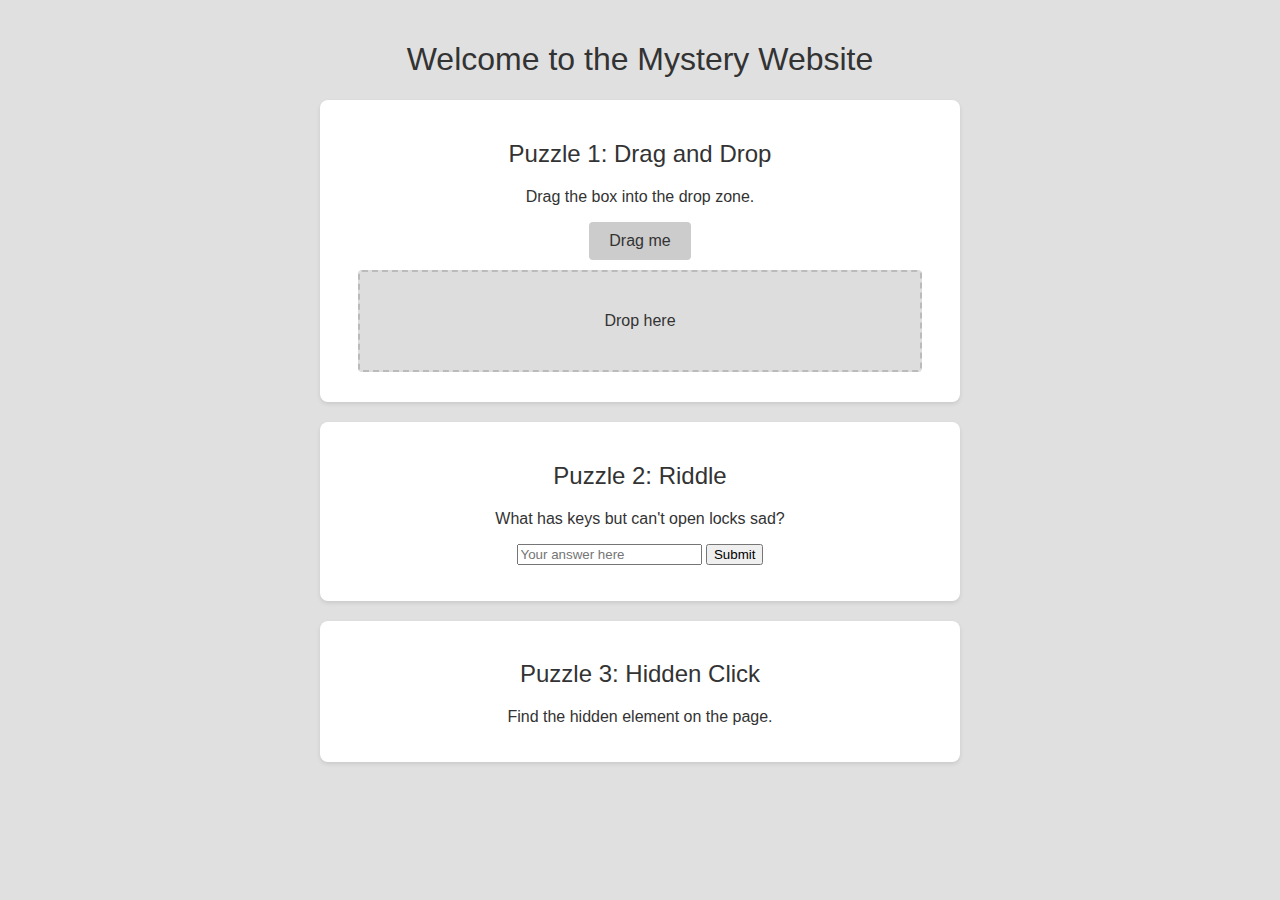
==== index.html @ 9e0e3959 "xd" ====
<!DOCTYPE html>
<html lang="en">
  <head>
    <meta charset="UTF-8" />
    <meta name="viewport" content="width=device-width, initial-scale=1" />
    <title>Mystery Puzzles</title>
    <style>
      /* Greyish, modern theme */
      body {
        background: #e0e0e0;
        color: #333;
        font-family: "Segoe UI", Tahoma, Geneva, Verdana, sans-serif;
        margin: 0;
        padding: 20px;
        text-align: center;
      }
      h1,
      h2 {
        font-weight: 300;
      }
      section {
        background: #fff;
        margin: 20px auto;
        padding: 20px;
        max-width: 600px;
        box-shadow: 0 2px 4px rgba(0, 0, 0, 0.1);
        border-radius: 8px;
      }
      /* Puzzle 1 (Drag & Drop) */
      #draggable {
        background: #ccc;
        padding: 10px 20px;
        width: fit-content;
        margin: 10px auto;
        cursor: move;
        border-radius: 4px;
      }
      #dropzone {
        background: #ddd;
        padding: 40px;
        margin: 10px auto;
        width: 80%;
        border: 2px dashed #bbb;
        border-radius: 4px;
      }
      /* Puzzle 3 (Hidden Element) */
      #hiddenButton {
        opacity: 0;
        position: absolute;
        left: 80%;
        top: 50%;
        transition: opacity 0.3s;
      }
    </style>
  </head>
  <body>
    <h1>Welcome to the Mystery Website</h1>

    <section id="puzzle1">
      <h2>Puzzle 1: Drag and Drop</h2>
      <p>Drag the box into the drop zone.</p>
      <div id="draggable" draggable="true">Drag me</div>
      <div id="dropzone">Drop here</div>
    </section>

    <section id="puzzle2">
      <h2>Puzzle 2: Riddle</h2>
      <p>What has keys but can't open locks sad?</p>
      <input type="text" id="riddleAnswer" placeholder="Your answer here" />
      <button onclick="checkRiddle()">Submit</button>
      <p id="riddleResult"></p>
    </section>

    <section id="puzzle3">
      <h2>Puzzle 3: Hidden Click</h2>
      <p>Find the hidden element on the page.</p>
      <button id="hiddenButton" onclick="solveHidden()">?</button>
    </section>

    <script>
      let puzzle1Solved = false;
      let puzzle2Solved = false;
      let puzzle3Solved = false;

      // Puzzle 1: Drag & Drop
      const draggable = document.getElementById("draggable");
      const dropzone = document.getElementById("dropzone");

      draggable.addEventListener("dragstart", (event) => {
        event.dataTransfer.setData("text/plain", event.target.id);
      });

      dropzone.addEventListener("dragover", (event) => {
        event.preventDefault();
      });

      dropzone.addEventListener("drop", (event) => {
        event.preventDefault();
        const data = event.dataTransfer.getData("text/plain");
        if (data === "draggable") {
          puzzle1Solved = true;
          draggable.style.display = "none";
          dropzone.innerHTML = "<strong>Puzzle 1 solved!</strong>";
          checkAllPuzzles();
        }
      });

      // Puzzle 2: Riddle
      function checkRiddle() {
        const answer = document
          .getElementById("riddleAnswer")
          .value.trim()
          .toLowerCase();
        // The expected answer is "piano"
        if (answer === "piano") {
          puzzle2Solved = true;
          document.getElementById("riddleResult").innerText = "Correct!";
          checkAllPuzzles();
        } else {
          document.getElementById("riddleResult").innerText = "Try again.";
        }
      }

      // Puzzle 3: Hidden Click
      // Reveal the hidden button when the user clicks anywhere in the puzzle3 section
      const puzzle3Section = document.getElementById("puzzle3");
      puzzle3Section.addEventListener("click", (event) => {
        // Only reveal if not yet solved and if the target isn't already the button
        if (!puzzle3Solved && event.target.id !== "hiddenButton") {
          document.getElementById("hiddenButton").style.opacity = 1;
        }
      });

      function solveHidden() {
        puzzle3Solved = true;
        document.getElementById("hiddenButton").innerText = "Found!";
        checkAllPuzzles();
      }

      // Check if all puzzles are solved, then redirect to success page
      function checkAllPuzzles() {
        if (puzzle1Solved && puzzle2Solved && puzzle3Solved) {
          // Redirect to success page (create success.html with "SSSS" content)
          window.location.href = "success.html";
        }
      }
    </script>
  </body>
</html>
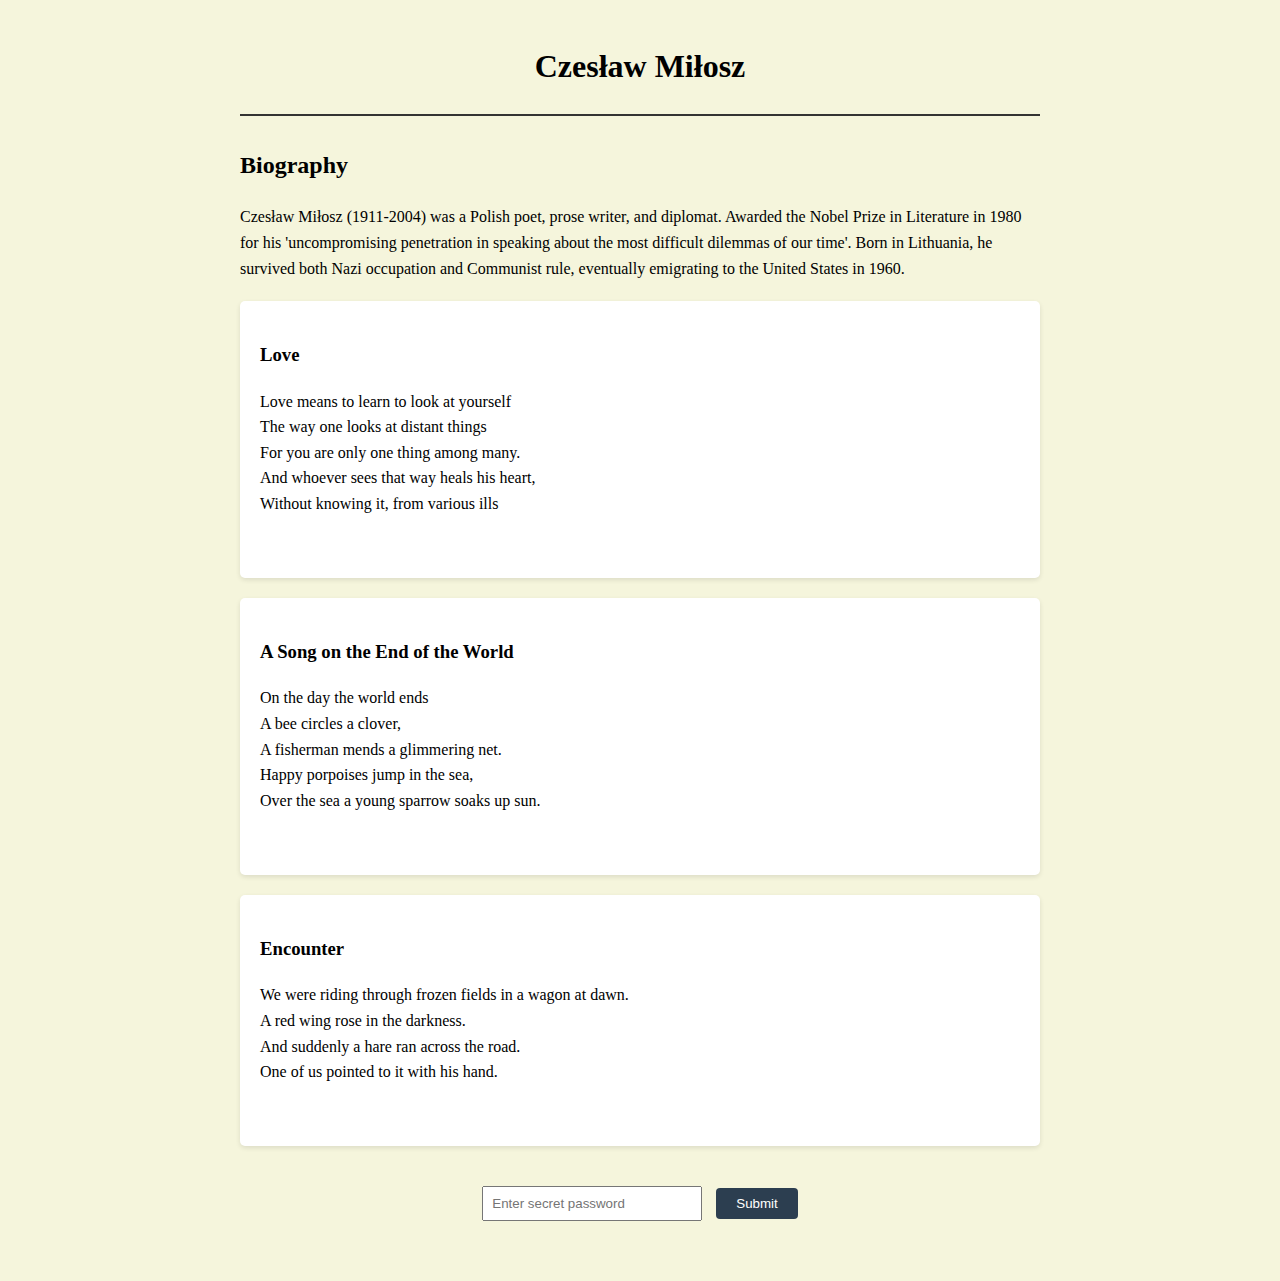
==== commit a8e9dd9e: "xd" ====
--- a/index.html
+++ b/index.html
@@ -2,146 +2,79 @@
 <html lang="en">
   <head>
     <meta charset="UTF-8" />
-    <meta name="viewport" content="width=device-width, initial-scale=1" />
-    <title>Mystery Puzzles</title>
-    <style>
-      /* Greyish, modern theme */
-      body {
-        background: #e0e0e0;
-        color: #333;
-        font-family: "Segoe UI", Tahoma, Geneva, Verdana, sans-serif;
-        margin: 0;
-        padding: 20px;
-        text-align: center;
-      }
-      h1,
-      h2 {
-        font-weight: 300;
-      }
-      section {
-        background: #fff;
-        margin: 20px auto;
-        padding: 20px;
-        max-width: 600px;
-        box-shadow: 0 2px 4px rgba(0, 0, 0, 0.1);
-        border-radius: 8px;
-      }
-      /* Puzzle 1 (Drag & Drop) */
-      #draggable {
-        background: #ccc;
-        padding: 10px 20px;
-        width: fit-content;
-        margin: 10px auto;
-        cursor: move;
-        border-radius: 4px;
-      }
-      #dropzone {
-        background: #ddd;
-        padding: 40px;
-        margin: 10px auto;
-        width: 80%;
-        border: 2px dashed #bbb;
-        border-radius: 4px;
-      }
-      /* Puzzle 3 (Hidden Element) */
-      #hiddenButton {
-        opacity: 0;
-        position: absolute;
-        left: 80%;
-        top: 50%;
-        transition: opacity 0.3s;
-      }
-    </style>
+    <title>Czesław Miłosz - Nobel Prize Poet</title>
+    <link rel="stylesheet" href="styles.css" />
   </head>
   <body>
-    <h1>Welcome to the Mystery Website</h1>
+    <header>
+      <h1>Czesław Miłosz</h1>
+    </header>
 
-    <section id="puzzle1">
-      <h2>Puzzle 1: Drag and Drop</h2>
-      <p>Drag the box into the drop zone.</p>
-      <div id="draggable" draggable="true">Drag me</div>
-      <div id="dropzone">Drop here</div>
+    <section id="bio">
+      <h2>Biography</h2>
+      <p>
+        Czesław Miłosz (1911-2004) was a Polish poet, prose writer, and
+        diplomat. Awarded the Nobel Prize in Literature in 1980 for his
+        'uncompromising penetration in speaking about the most difficult
+        dilemmas of our time'. Born in Lithuania, he survived both Nazi
+        occupation and Communist rule, eventually emigrating to the United
+        States in 1960.
+      </p>
     </section>
 
-    <section id="puzzle2">
-      <h2>Puzzle 2: Riddle</h2>
-      <p>What has keys but can't open locks sad?</p>
-      <input type="text" id="riddleAnswer" placeholder="Your answer here" />
-      <button onclick="checkRiddle()">Submit</button>
-      <p id="riddleResult"></p>
+    <section id="poems">
+      <article class="poem">
+        <h3>Love</h3>
+        <pre>
+Love means to learn to look at yourself
+The way one looks at distant things
+For you are only one thing among many.
+And whoever sees that way heals his heart,
+Without knowing it, from various ills            
+            </pre
+        >
+      </article>
+
+      <article class="poem">
+        <h3>A Song on the End of the World</h3>
+        <pre>
+On the day the world ends
+A bee circles a clover,
+A fisherman mends a glimmering net.
+Happy porpoises jump in the sea,
+Over the sea a young sparrow soaks up sun.            
+            </pre
+        >
+      </article>
+
+      <article class="poem">
+        <h3>Encounter</h3>
+        <pre>
+We were riding through frozen fields in a wagon at dawn.
+A red wing rose in the darkness.
+And suddenly a hare ran across the road.
+One of us pointed to it with his hand.            
+            </pre
+        >
+      </article>
     </section>
 
-    <section id="puzzle3">
-      <h2>Puzzle 3: Hidden Click</h2>
-      <p>Find the hidden element on the page.</p>
-      <button id="hiddenButton" onclick="solveHidden()">?</button>
+    <section id="password-section">
+      <input
+        type="password"
+        id="password"
+        placeholder="Enter secret password"
+      />
+      <button onclick="checkPassword()">Submit</button>
     </section>
 
     <script>
-      let puzzle1Solved = false;
-      let puzzle2Solved = false;
-      let puzzle3Solved = false;
-
-      // Puzzle 1: Drag & Drop
-      const draggable = document.getElementById("draggable");
-      const dropzone = document.getElementById("dropzone");
-
-      draggable.addEventListener("dragstart", (event) => {
-        event.dataTransfer.setData("text/plain", event.target.id);
-      });
-
-      dropzone.addEventListener("dragover", (event) => {
-        event.preventDefault();
-      });
-
-      dropzone.addEventListener("drop", (event) => {
-        event.preventDefault();
-        const data = event.dataTransfer.getData("text/plain");
-        if (data === "draggable") {
-          puzzle1Solved = true;
-          draggable.style.display = "none";
-          dropzone.innerHTML = "<strong>Puzzle 1 solved!</strong>";
-          checkAllPuzzles();
-        }
-      });
-
-      // Puzzle 2: Riddle
-      function checkRiddle() {
-        const answer = document
-          .getElementById("riddleAnswer")
-          .value.trim()
-          .toLowerCase();
-        // The expected answer is "piano"
-        if (answer === "piano") {
-          puzzle2Solved = true;
-          document.getElementById("riddleResult").innerText = "Correct!";
-          checkAllPuzzles();
+      function checkPassword() {
+        const password = document.getElementById("password").value;
+        if (password === "poetry123") {
+          window.location.href = "success.html";
         } else {
-          document.getElementById("riddleResult").innerText = "Try again.";
-        }
-      }
-
-      // Puzzle 3: Hidden Click
-      // Reveal the hidden button when the user clicks anywhere in the puzzle3 section
-      const puzzle3Section = document.getElementById("puzzle3");
-      puzzle3Section.addEventListener("click", (event) => {
-        // Only reveal if not yet solved and if the target isn't already the button
-        if (!puzzle3Solved && event.target.id !== "hiddenButton") {
-          document.getElementById("hiddenButton").style.opacity = 1;
-        }
-      });
-
-      function solveHidden() {
-        puzzle3Solved = true;
-        document.getElementById("hiddenButton").innerText = "Found!";
-        checkAllPuzzles();
-      }
-
-      // Check if all puzzles are solved, then redirect to success page
-      function checkAllPuzzles() {
-        if (puzzle1Solved && puzzle2Solved && puzzle3Solved) {
-          // Redirect to success page (create success.html with "SSSS" content)
-          window.location.href = "success.html";
+          alert("Incorrect password!");
         }
       }
     </script>
--- a/styles.css
+++ b/styles.css
@@ -0,0 +1,55 @@
+body {
+  font-family: "Georgia", serif;
+  max-width: 800px;
+  margin: 0 auto;
+  padding: 20px;
+  background-color: #f5f5dc;
+  line-height: 1.6;
+}
+
+header {
+  text-align: center;
+  border-bottom: 2px solid #333;
+  margin-bottom: 30px;
+}
+
+.poem {
+  background-color: white;
+  padding: 20px;
+  margin: 20px 0;
+  border-radius: 5px;
+  box-shadow: 0 2px 5px rgba(0, 0, 0, 0.1);
+}
+
+pre {
+  white-space: pre-wrap;
+  font-family: "Georgia", serif;
+}
+
+#password-section {
+  text-align: center;
+  margin: 40px 0;
+}
+
+input[type="password"] {
+  padding: 8px;
+  margin-right: 10px;
+  width: 200px;
+}
+
+button {
+  padding: 8px 20px;
+  background-color: #2c3e50;
+  color: white;
+  border: none;
+  border-radius: 4px;
+  cursor: pointer;
+}
+
+#success-message {
+  text-align: center;
+  margin-top: 100px;
+  padding: 40px;
+  background-color: white;
+  border-radius: 5px;
+}
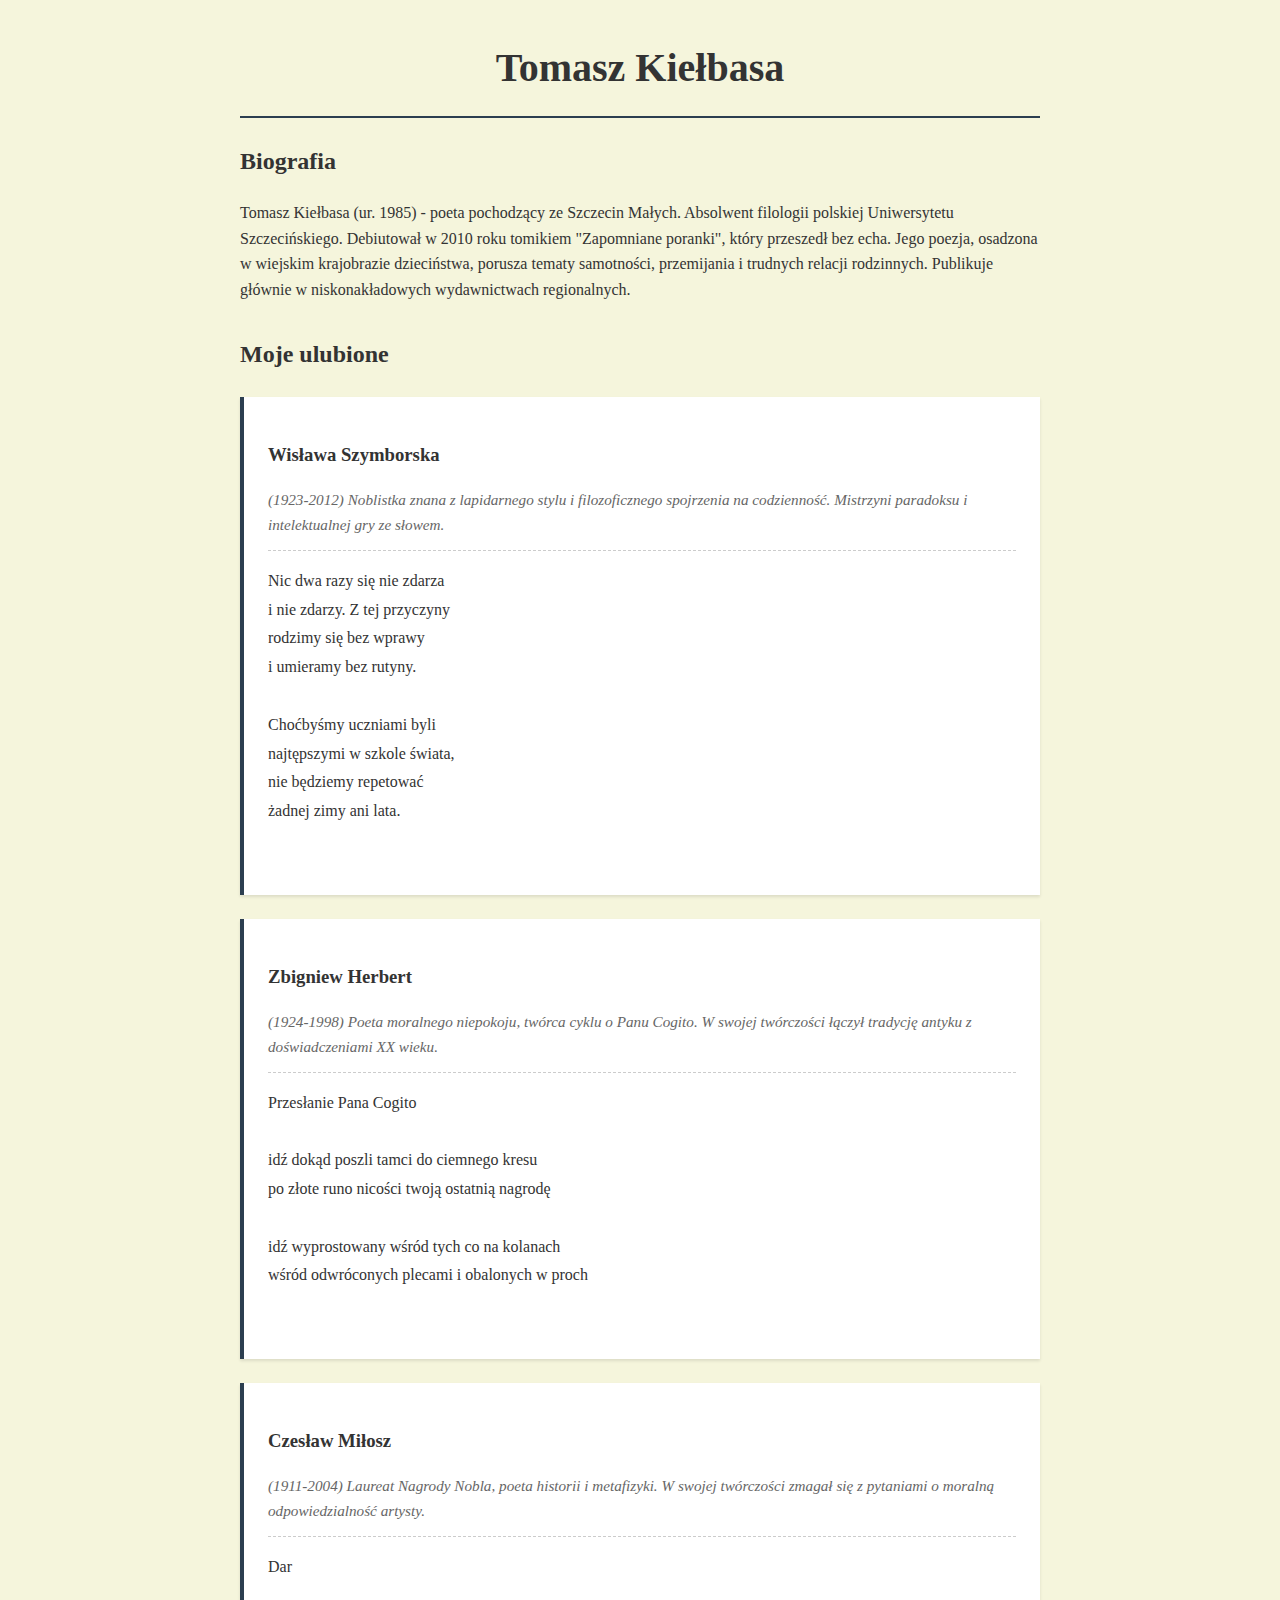
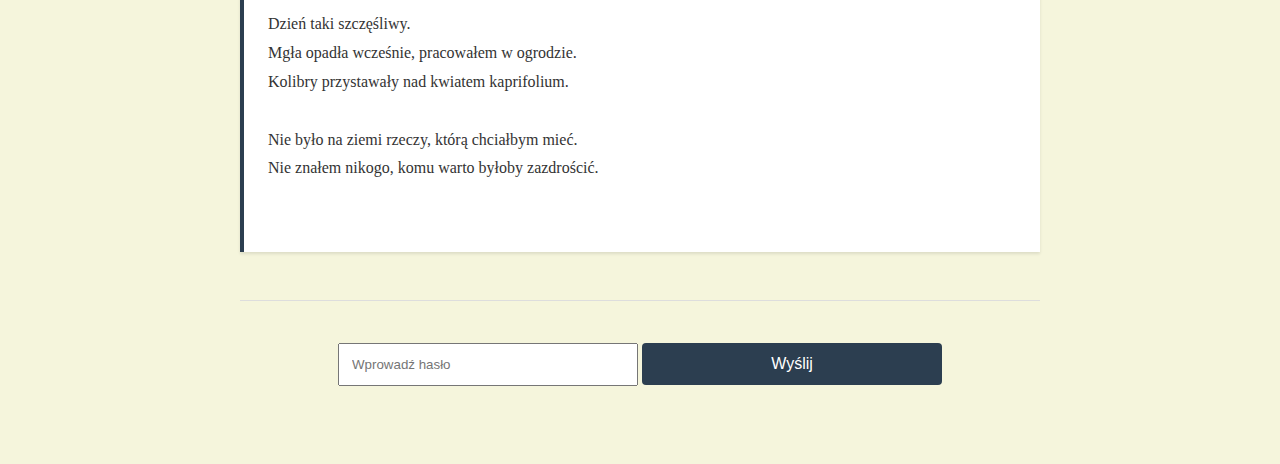
==== commit 6b9e31f6: "mobile responsive" ====
--- a/index.html
+++ b/index.html
@@ -1,71 +1,100 @@
 <!DOCTYPE html>
-<html lang="en">
+<html lang="pl">
   <head>
     <meta charset="UTF-8" />
-    <title>Czesław Miłosz - Nobel Prize Poet</title>
+    <title>Tomasz Kiełbasa - Poezja</title>
     <link rel="stylesheet" href="styles.css" />
+    <meta name="viewport" content="width=device-width, initial-scale=1.0" />
   </head>
   <body>
     <header>
-      <h1>Czesław Miłosz</h1>
+      <h1>Tomasz Kiełbasa</h1>
     </header>
 
     <section id="bio">
-      <h2>Biography</h2>
+      <h2>Biografia</h2>
       <p>
-        Czesław Miłosz (1911-2004) was a Polish poet, prose writer, and
-        diplomat. Awarded the Nobel Prize in Literature in 1980 for his
-        'uncompromising penetration in speaking about the most difficult
-        dilemmas of our time'. Born in Lithuania, he survived both Nazi
-        occupation and Communist rule, eventually emigrating to the United
-        States in 1960.
+        Tomasz Kiełbasa (ur. 1985) - poeta pochodzący ze Szczecin Małych.
+        Absolwent filologii polskiej Uniwersytetu Szczecińskiego. Debiutował w
+        2010 roku tomikiem "Zapomniane poranki", który przeszedł bez echa. Jego
+        poezja, osadzona w wiejskim krajobrazie dzieciństwa, porusza tematy
+        samotności, przemijania i trudnych relacji rodzinnych. Publikuje głównie
+        w niskonakładowych wydawnictwach regionalnych.
       </p>
     </section>
 
-    <section id="poems">
-      <article class="poem">
-        <h3>Love</h3>
-        <pre>
-Love means to learn to look at yourself
-The way one looks at distant things
-For you are only one thing among many.
-And whoever sees that way heals his heart,
-Without knowing it, from various ills            
-            </pre
-        >
+    <section id="ulubione">
+      <h2>Moje ulubione</h2>
+
+      <article class="poet">
+        <h3>Wisława Szymborska</h3>
+        <p class="bio">
+          (1923-2012) Noblistka znana z lapidarnego stylu i filozoficznego
+          spojrzenia na codzienność. Mistrzyni paradoksu i intelektualnej gry ze
+          słowem.
+        </p>
+        <div class="poem">
+          <pre>
+Nic dwa razy się nie zdarza
+i nie zdarzy. Z tej przyczyny
+rodzimy się bez wprawy
+i umieramy bez rutyny.
+
+Choćbyśmy uczniami byli
+najtępszymi w szkole świata,
+nie będziemy repetować
+żadnej zimy ani lata.
+                </pre
+          >
+        </div>
       </article>
 
-      <article class="poem">
-        <h3>A Song on the End of the World</h3>
-        <pre>
-On the day the world ends
-A bee circles a clover,
-A fisherman mends a glimmering net.
-Happy porpoises jump in the sea,
-Over the sea a young sparrow soaks up sun.            
-            </pre
-        >
+      <article class="poet">
+        <h3>Zbigniew Herbert</h3>
+        <p class="bio">
+          (1924-1998) Poeta moralnego niepokoju, twórca cyklu o Panu Cogito. W
+          swojej twórczości łączył tradycję antyku z doświadczeniami XX wieku.
+        </p>
+        <div class="poem">
+          <pre>
+Przesłanie Pana Cogito
+
+idź dokąd poszli tamci do ciemnego kresu
+po złote runo nicości twoją ostatnią nagrodę
+
+idź wyprostowany wśród tych co na kolanach
+wśród odwróconych plecami i obalonych w proch
+                </pre
+          >
+        </div>
       </article>
 
-      <article class="poem">
-        <h3>Encounter</h3>
-        <pre>
-We were riding through frozen fields in a wagon at dawn.
-A red wing rose in the darkness.
-And suddenly a hare ran across the road.
-One of us pointed to it with his hand.            
-            </pre
-        >
+      <article class="poet">
+        <h3>Czesław Miłosz</h3>
+        <p class="bio">
+          (1911-2004) Laureat Nagrody Nobla, poeta historii i metafizyki. W
+          swojej twórczości zmagał się z pytaniami o moralną odpowiedzialność
+          artysty.
+        </p>
+        <div class="poem">
+          <pre>
+Dar
+
+Dzień taki szczęśliwy.
+Mgła opadła wcześnie, pracowałem w ogrodzie.
+Kolibry przystawały nad kwiatem kaprifolium.
+
+Nie było na ziemi rzeczy, którą chciałbym mieć.
+Nie znałem nikogo, komu warto byłoby zazdrościć.
+                </pre
+          >
+        </div>
       </article>
     </section>
 
     <section id="password-section">
-      <input
-        type="password"
-        id="password"
-        placeholder="Enter secret password"
-      />
-      <button onclick="checkPassword()">Submit</button>
+      <input type="password" id="password" placeholder="Wprowadź hasło" />
+      <button onclick="checkPassword()">Wyślij</button>
     </section>
 
     <script>
@@ -74,7 +103,7 @@
         if (password === "poetry123") {
           window.location.href = "success.html";
         } else {
-          alert("Incorrect password!");
+          alert("Nieprawidłowe hasło!");
         }
       }
     </script>
--- a/styles.css
+++ b/styles.css
@@ -1,3 +1,4 @@
+/* styles.css */
 body {
   font-family: "Georgia", serif;
   max-width: 800px;
@@ -5,51 +6,138 @@
   padding: 20px;
   background-color: #f5f5dc;
   line-height: 1.6;
+  color: #333;
+  min-height: 100vh;
 }
 
 header {
   text-align: center;
-  border-bottom: 2px solid #333;
-  margin-bottom: 30px;
+  border-bottom: 2px solid #2c3e50;
+  margin-bottom: 1.5rem;
+  padding: 1rem 0;
 }
 
-.poem {
-  background-color: white;
-  padding: 20px;
-  margin: 20px 0;
-  border-radius: 5px;
-  box-shadow: 0 2px 5px rgba(0, 0, 0, 0.1);
+header h1 {
+  font-size: 2.5rem;
+  margin: 0;
 }
 
-pre {
+#bio {
+  margin-bottom: 2rem;
+}
+
+#ulubione .poet {
+  background-color: white;
+  padding: 1.5rem;
+  margin: 1.5rem 0;
+  border-left: 4px solid #2c3e50;
+  box-shadow: 0 2px 3px rgba(0, 0, 0, 0.1);
+}
+
+.bio {
+  font-style: italic;
+  color: #666;
+  border-bottom: 1px dashed #ccc;
+  padding-bottom: 0.8rem;
+  font-size: 0.95rem;
+}
+
+.poem pre {
   white-space: pre-wrap;
   font-family: "Georgia", serif;
+  line-height: 1.8;
+  margin-top: 1rem;
+  overflow-x: auto;
 }
 
 #password-section {
   text-align: center;
-  margin: 40px 0;
+  margin: 3rem 0;
+  padding-top: 2rem;
+  border-top: 1px solid #ddd;
 }
 
 input[type="password"] {
-  padding: 8px;
-  margin-right: 10px;
-  width: 200px;
+  padding: 12px;
+  margin: 10px 0;
+  width: 100%;
+  max-width: 300px;
+  box-sizing: border-box;
 }
 
 button {
-  padding: 8px 20px;
+  padding: 12px 25px;
   background-color: #2c3e50;
   color: white;
   border: none;
   border-radius: 4px;
   cursor: pointer;
+  width: 100%;
+  max-width: 300px;
+  font-size: 1rem;
+}
+
+/* Mobile Styles */
+@media (max-width: 768px) {
+  body {
+    padding: 15px;
+  }
+
+  header h1 {
+    font-size: 2rem;
+  }
+
+  h2 {
+    font-size: 1.5rem;
+  }
+
+  h3 {
+    font-size: 1.2rem;
+  }
+
+  #ulubione .poet {
+    padding: 1rem;
+    margin: 1rem 0;
+  }
+
+  .poem pre {
+    font-size: 0.9rem;
+    line-height: 1.6;
+  }
+
+  #password-section {
+    margin: 2rem 0;
+  }
+}
+
+@media (max-width: 480px) {
+  header h1 {
+    font-size: 1.75rem;
+  }
+
+  .bio {
+    font-size: 0.9rem;
+  }
+
+  .poem pre {
+    font-size: 0.85rem;
+  }
+
+  input[type="password"],
+  button {
+    max-width: 100%;
+  }
 }
 
 #success-message {
   text-align: center;
-  margin-top: 100px;
-  padding: 40px;
+  margin: 2rem;
+  padding: 2rem;
   background-color: white;
   border-radius: 5px;
+  box-shadow: 0 2px 5px rgba(0, 0, 0, 0.1);
 }
+
+#success-message h2 {
+  margin-bottom: 1rem;
+}
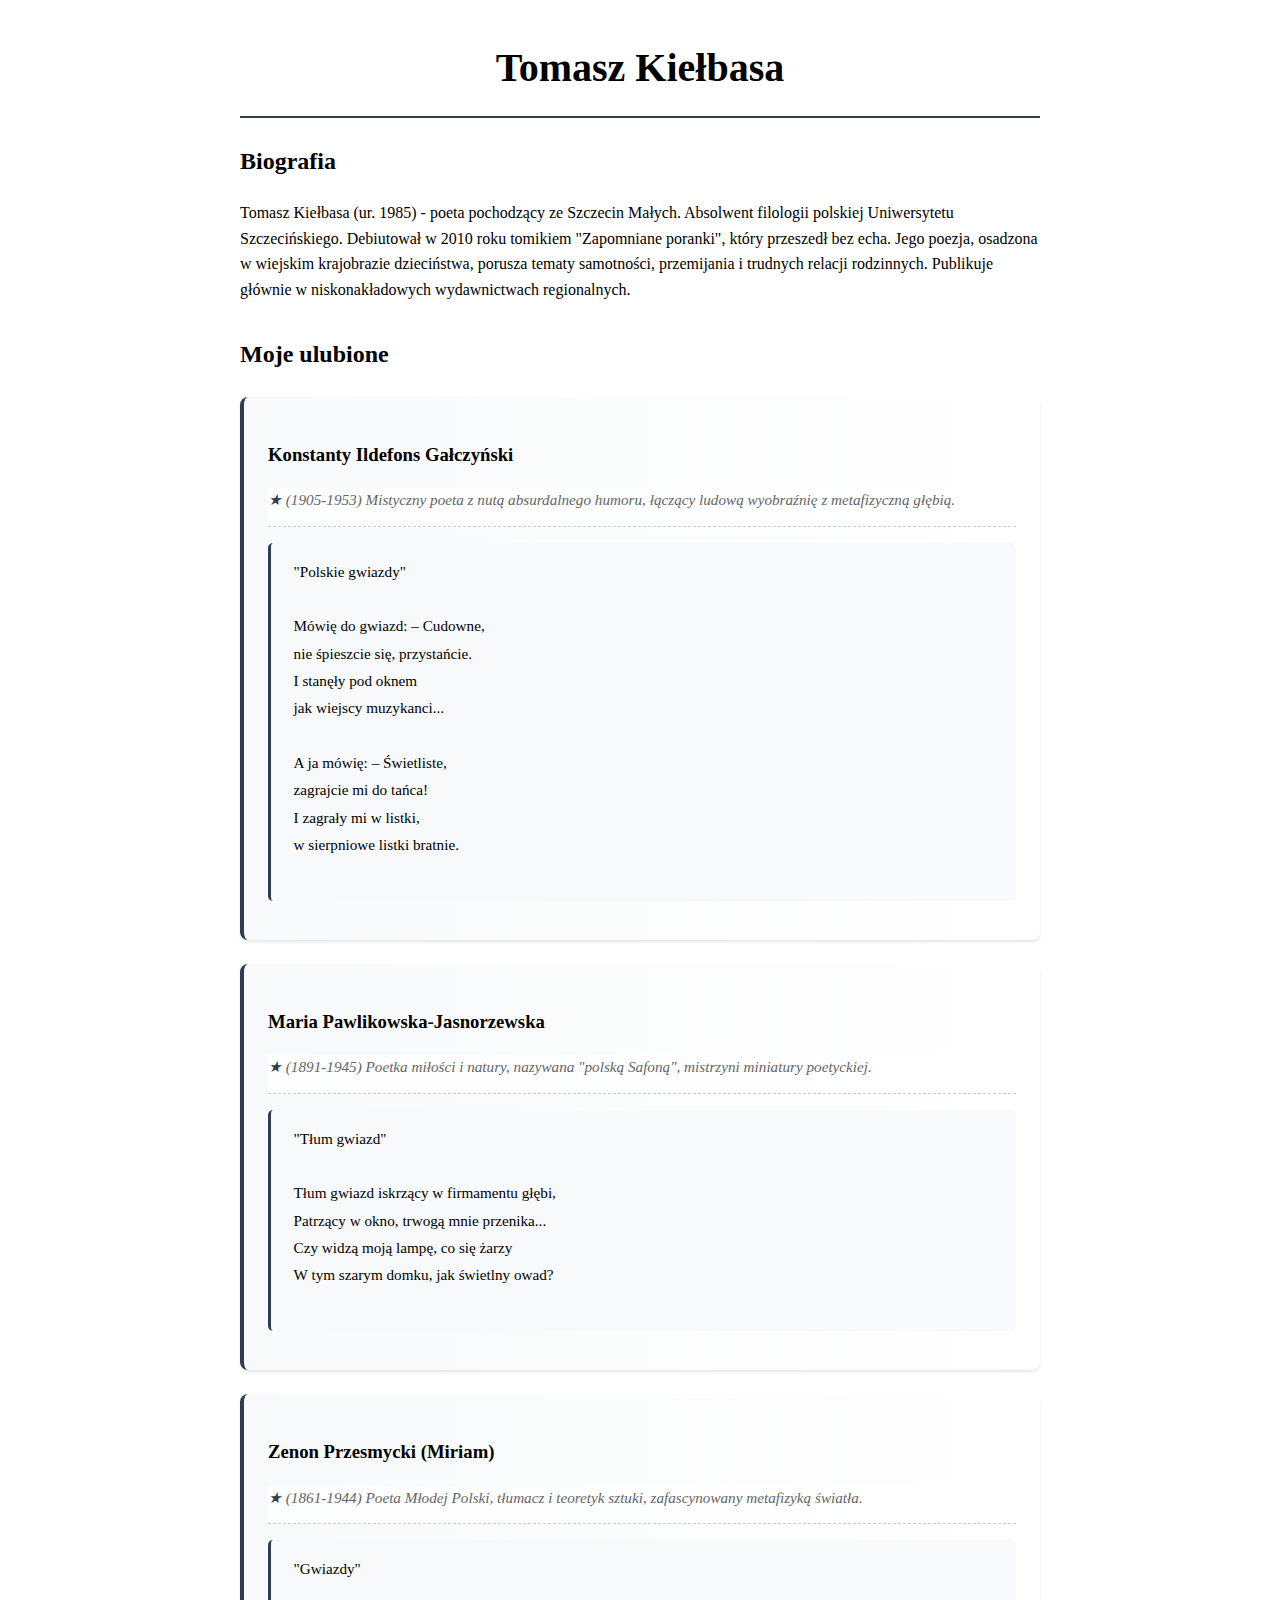
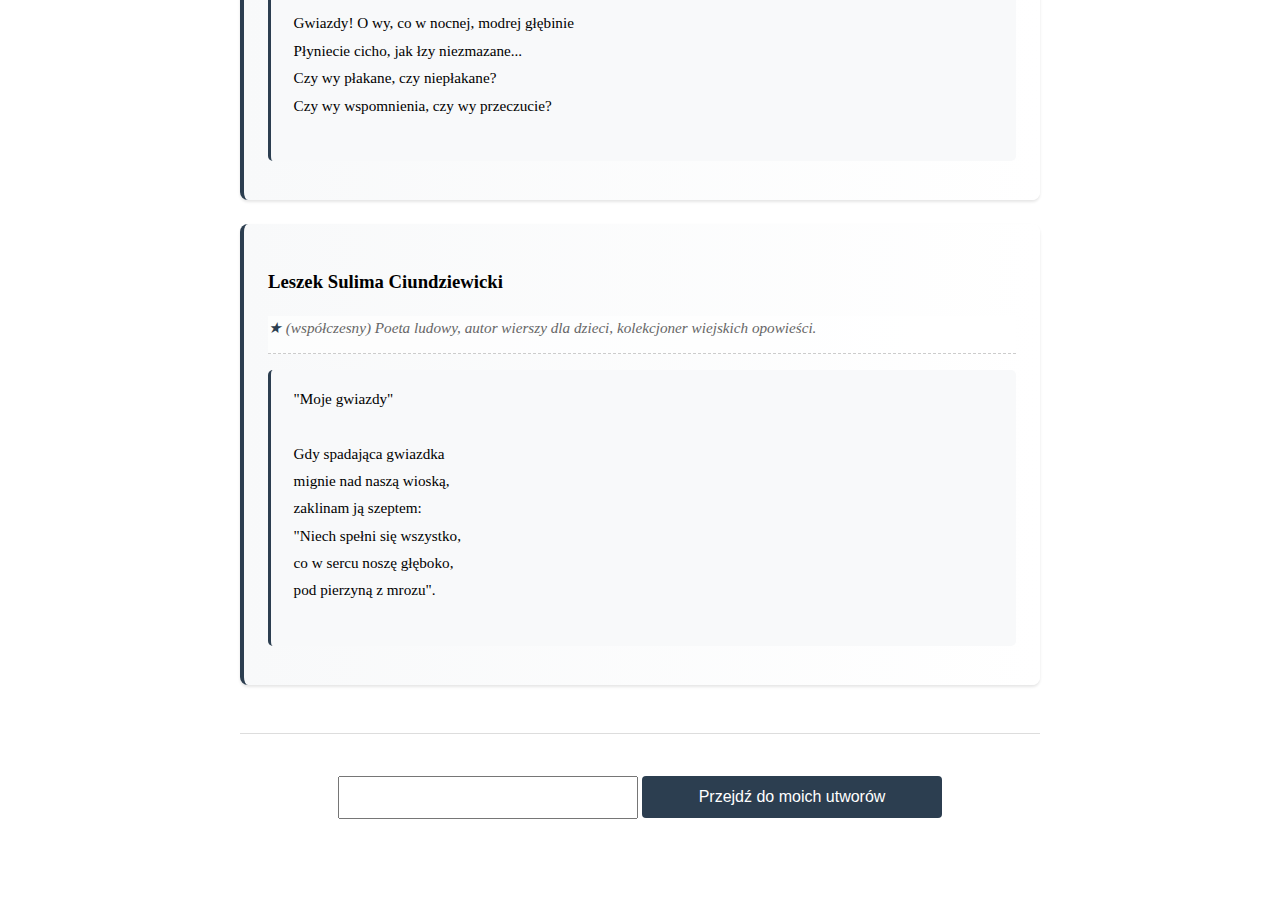
==== commit a8e6e354: "final" ====
--- a/index.html
+++ b/index.html
@@ -27,83 +27,102 @@
       <h2>Moje ulubione</h2>
 
       <article class="poet">
-        <h3>Wisława Szymborska</h3>
+        <h3>Konstanty Ildefons Gałczyński</h3>
         <p class="bio">
-          (1923-2012) Noblistka znana z lapidarnego stylu i filozoficznego
-          spojrzenia na codzienność. Mistrzyni paradoksu i intelektualnej gry ze
-          słowem.
+          (1905-1953) Mistyczny poeta z nutą absurdalnego humoru, łączący ludową
+          wyobraźnię z metafizyczną głębią.
         </p>
         <div class="poem">
           <pre>
-Nic dwa razy się nie zdarza
-i nie zdarzy. Z tej przyczyny
-rodzimy się bez wprawy
-i umieramy bez rutyny.
-
-Choćbyśmy uczniami byli
-najtępszymi w szkole świata,
-nie będziemy repetować
-żadnej zimy ani lata.
-                </pre
+  "Polskie gwiazdy"
+  
+  Mówię do gwiazd: – Cudowne,
+  nie śpieszcie się, przystańcie.
+  I stanęły pod oknem
+  jak wiejscy muzykanci...
+  
+  A ja mówię: – Świetliste,
+  zagrajcie mi do tańca!
+  I zagrały mi w listki,
+  w sierpniowe listki bratnie.
+              </pre
           >
         </div>
       </article>
 
       <article class="poet">
-        <h3>Zbigniew Herbert</h3>
+        <h3>Maria Pawlikowska-Jasnorzewska</h3>
         <p class="bio">
-          (1924-1998) Poeta moralnego niepokoju, twórca cyklu o Panu Cogito. W
-          swojej twórczości łączył tradycję antyku z doświadczeniami XX wieku.
+          (1891-1945) Poetka miłości i natury, nazywana "polską Safoną",
+          mistrzyni miniatury poetyckiej.
         </p>
         <div class="poem">
           <pre>
-Przesłanie Pana Cogito
-
-idź dokąd poszli tamci do ciemnego kresu
-po złote runo nicości twoją ostatnią nagrodę
-
-idź wyprostowany wśród tych co na kolanach
-wśród odwróconych plecami i obalonych w proch
-                </pre
+  "Tłum gwiazd"
+  
+  Tłum gwiazd iskrzący w firmamentu głębi,
+  Patrzący w okno, trwogą mnie przenika...
+  Czy widzą moją lampę, co się żarzy
+  W tym szarym domku, jak świetlny owad?
+              </pre
           >
         </div>
       </article>
 
       <article class="poet">
-        <h3>Czesław Miłosz</h3>
+        <h3>Zenon Przesmycki (Miriam)</h3>
         <p class="bio">
-          (1911-2004) Laureat Nagrody Nobla, poeta historii i metafizyki. W
-          swojej twórczości zmagał się z pytaniami o moralną odpowiedzialność
-          artysty.
+          (1861-1944) Poeta Młodej Polski, tłumacz i teoretyk sztuki,
+          zafascynowany metafizyką światła.
         </p>
         <div class="poem">
           <pre>
-Dar
+  "Gwiazdy"
+  
+  Gwiazdy! O wy, co w nocnej, modrej głębinie
+  Płyniecie cicho, jak łzy niezmazane...
+  Czy wy płakane, czy niepłakane?
+  Czy wy wspomnienia, czy wy przeczucie?
+              </pre
+          >
+        </div>
+      </article>
 
-Dzień taki szczęśliwy.
-Mgła opadła wcześnie, pracowałem w ogrodzie.
-Kolibry przystawały nad kwiatem kaprifolium.
-
-Nie było na ziemi rzeczy, którą chciałbym mieć.
-Nie znałem nikogo, komu warto byłoby zazdrościć.
-                </pre
+      <article class="poet">
+        <h3>Leszek Sulima Ciundziewicki</h3>
+        <p class="bio">
+          (współczesny) Poeta ludowy, autor wierszy dla dzieci, kolekcjoner
+          wiejskich opowieści.
+        </p>
+        <div class="poem">
+          <pre>
+  "Moje gwiazdy"
+  
+  Gdy spadająca gwiazdka
+  mignie nad naszą wioską,
+  zaklinam ją szeptem:
+  "Niech spełni się wszystko,
+  co w sercu noszę głęboko,
+  pod pierzyną z mrozu".
+              </pre
           >
         </div>
       </article>
     </section>
 
     <section id="password-section">
-      <input type="password" id="password" placeholder="Wprowadź hasło" />
-      <button onclick="checkPassword()">Wyślij</button>
+      <div></div>
+      <input type="password" id="password" placeholder="" />
+      <button onclick="checkPassword()">Przejdź do moich utworów</button>
     </section>
 
     <script>
       function checkPassword() {
         const password = document.getElementById("password").value;
-        if (password === "poetry123") {
+        if (password.includes("gwiazd")) {
           window.location.href = "success.html";
         } else {
-          alert("Nieprawidłowe hasło!");
+          alert("Spróbuj ponownie! To nie takie trudne.");
         }
       }
     </script>
--- a/styles.css
+++ b/styles.css
@@ -4,9 +4,9 @@
   max-width: 800px;
   margin: 0 auto;
   padding: 20px;
-  background-color: #f5f5dc;
+  background-color: #ffffff;
   line-height: 1.6;
-  color: #333;
+  color: #000000;
   min-height: 100vh;
 }
 
@@ -33,12 +33,32 @@
   border-left: 4px solid #2c3e50;
   box-shadow: 0 2px 3px rgba(0, 0, 0, 0.1);
 }
+.poet {
+  background: linear-gradient(to right, #f8f9fa 0%, #ffffff 100%);
+  margin: 20px 0;
+  padding: 25px;
+  border-radius: 8px;
+  box-shadow: 0 4px 6px rgba(0, 0, 0, 0.05);
+}
 
+.poem pre {
+  background-color: #f8f9fa;
+  padding: 15px;
+  border-radius: 5px;
+  border-left: 3px solid #2c3e50;
+  font-size: 0.95em;
+}
+
+.bio::before {
+  content: "★ ";
+  color: #2c3e50;
+}
 .bio {
   font-style: italic;
   color: #666;
   border-bottom: 1px dashed #ccc;
   padding-bottom: 0.8rem;
+  background-color: #ffffff93;
   font-size: 0.95rem;
 }
 
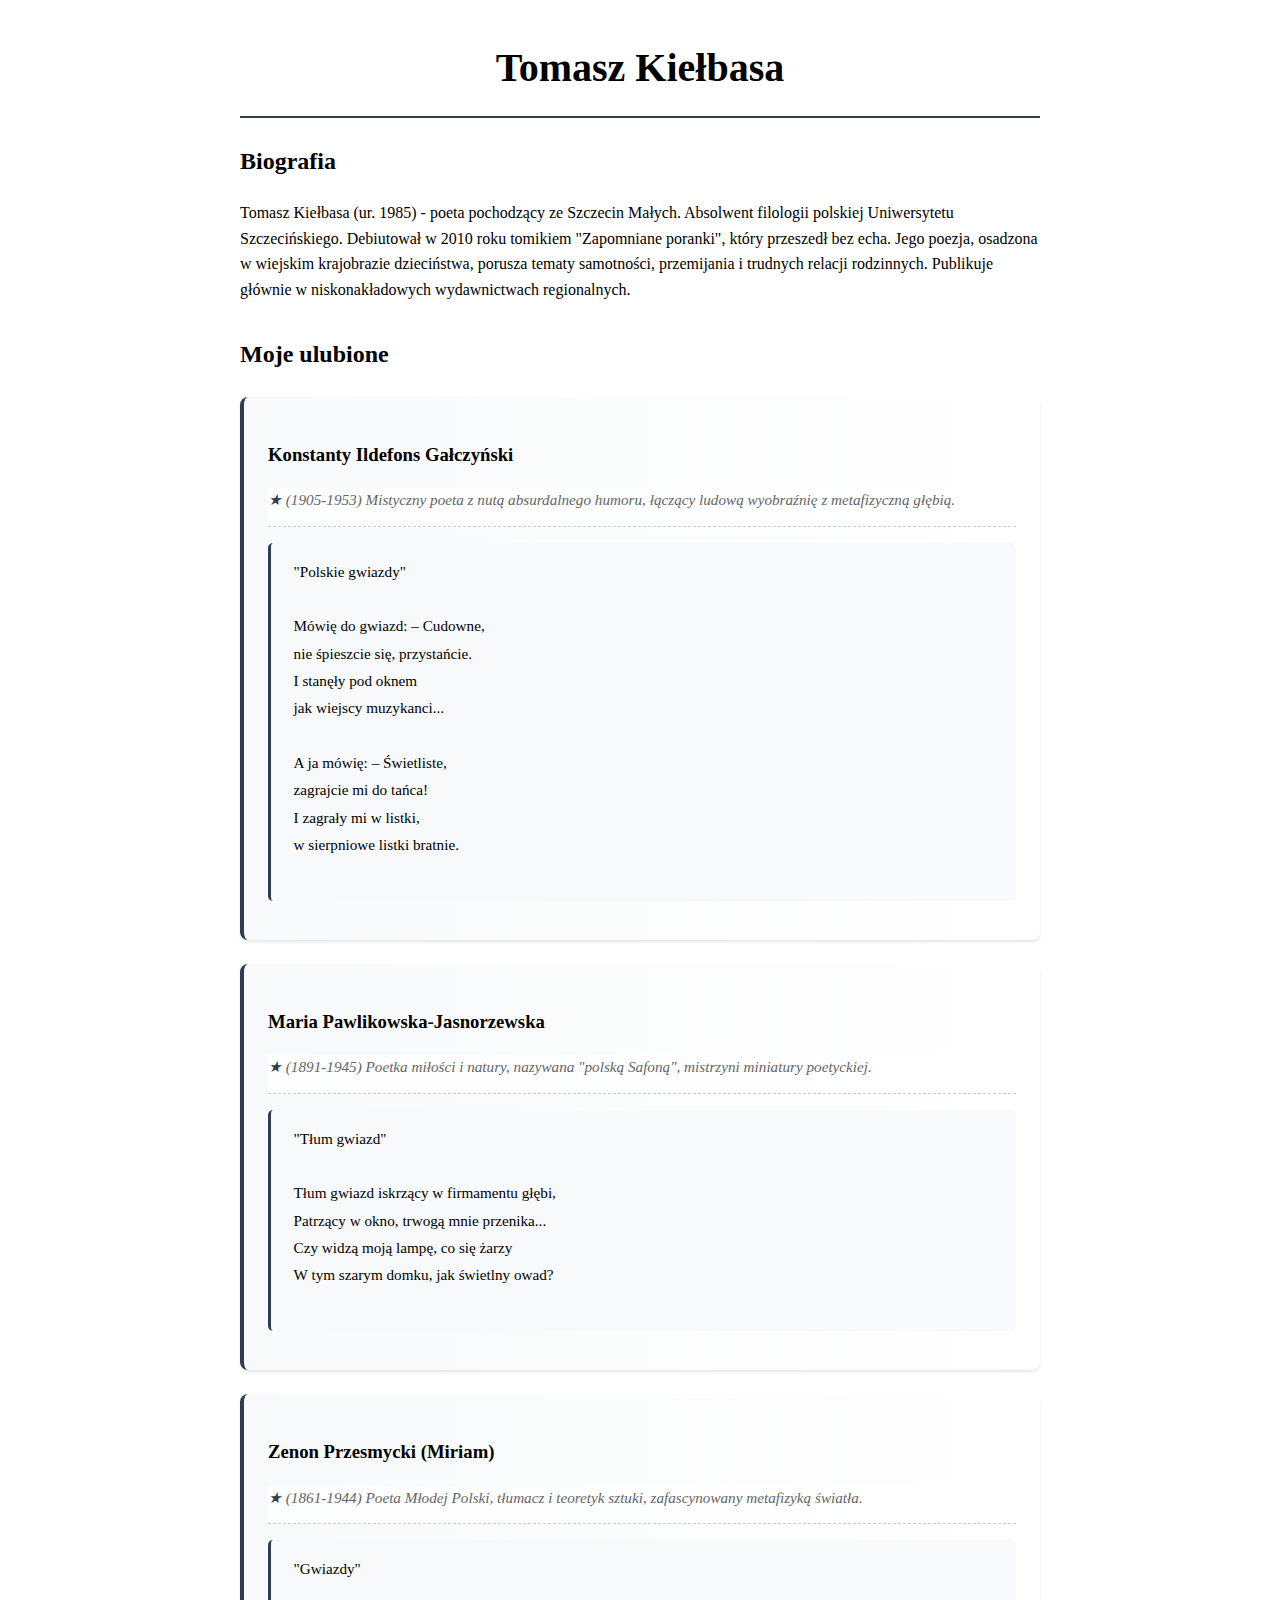
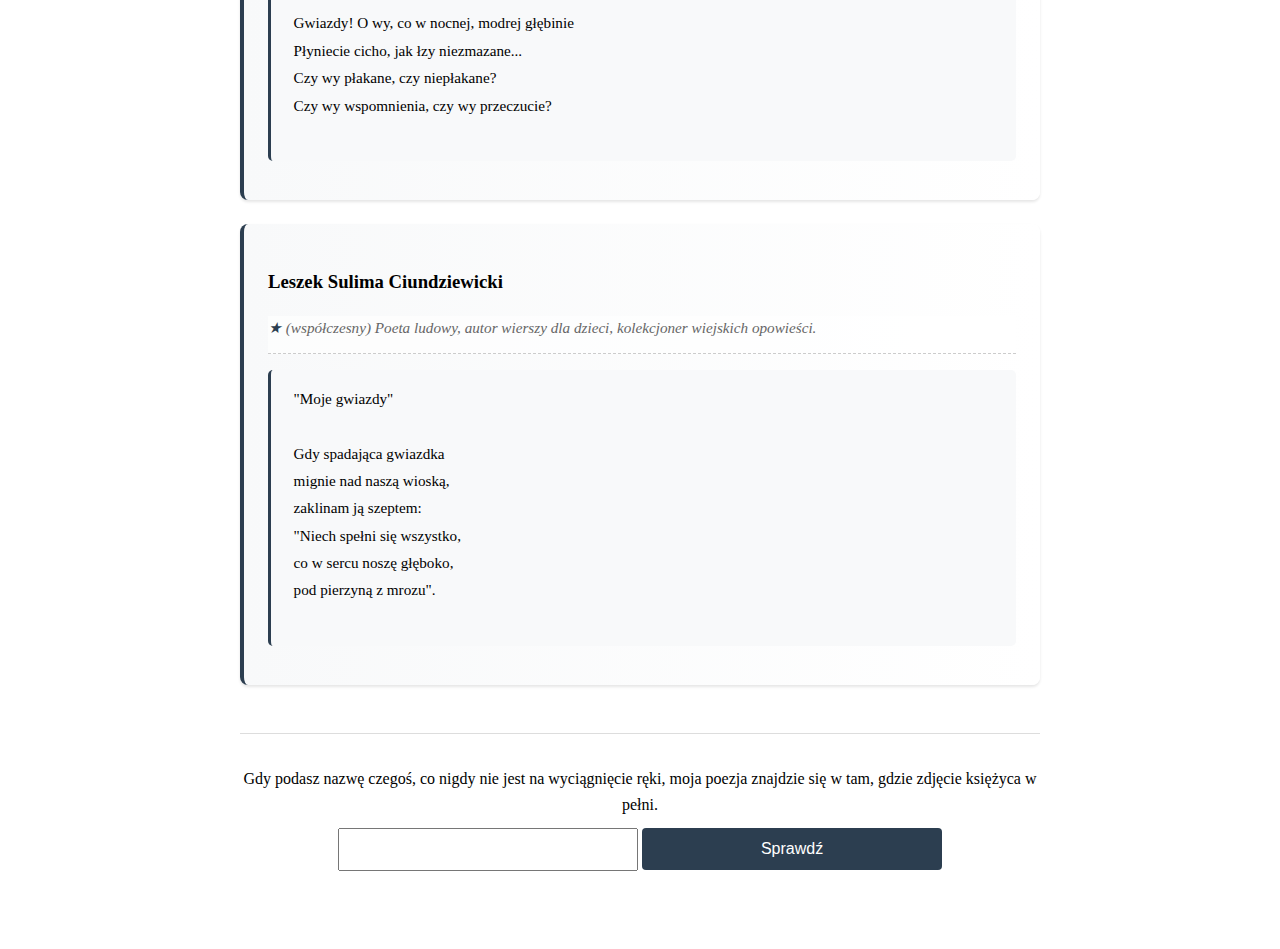
==== commit e85403d2: "gogogo" ====
--- a/index.html
+++ b/index.html
@@ -111,15 +111,18 @@
     </section>
 
     <section id="password-section">
-      <div></div>
+      <div>
+        Gdy podasz nazwę czegoś, co nigdy nie jest na wyciągnięcie ręki, moja
+        poezja znajdzie się w tam, gdzie zdjęcie księżyca w pełni.
+      </div>
       <input type="password" id="password" placeholder="" />
-      <button onclick="checkPassword()">Przejdź do moich utworów</button>
+      <button onclick="checkPassword()">Sprawdź</button>
     </section>
 
     <script>
       function checkPassword() {
         const password = document.getElementById("password").value;
-        if (password.includes("gwiazd")) {
+        if (password.toLowerCase().includes("gwiazd")) {
           window.location.href = "success.html";
         } else {
           alert("Spróbuj ponownie! To nie takie trudne.");
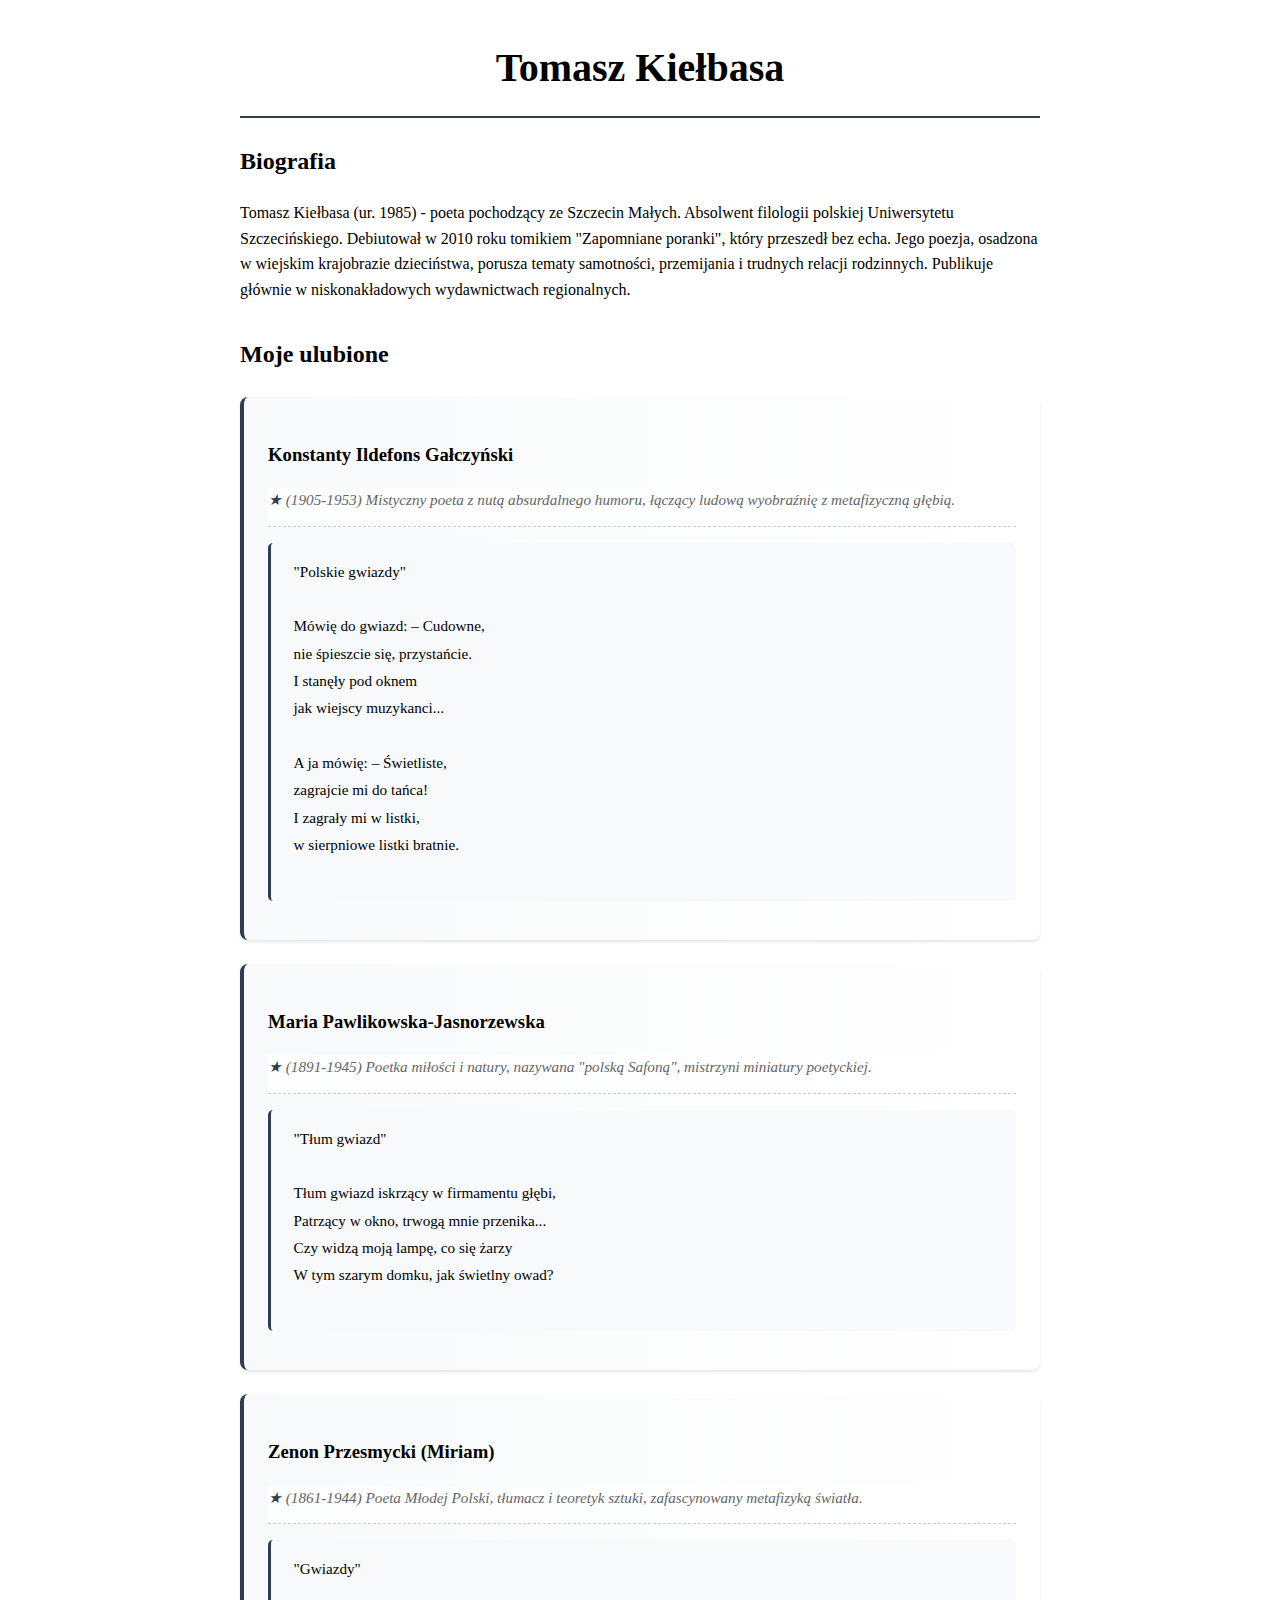
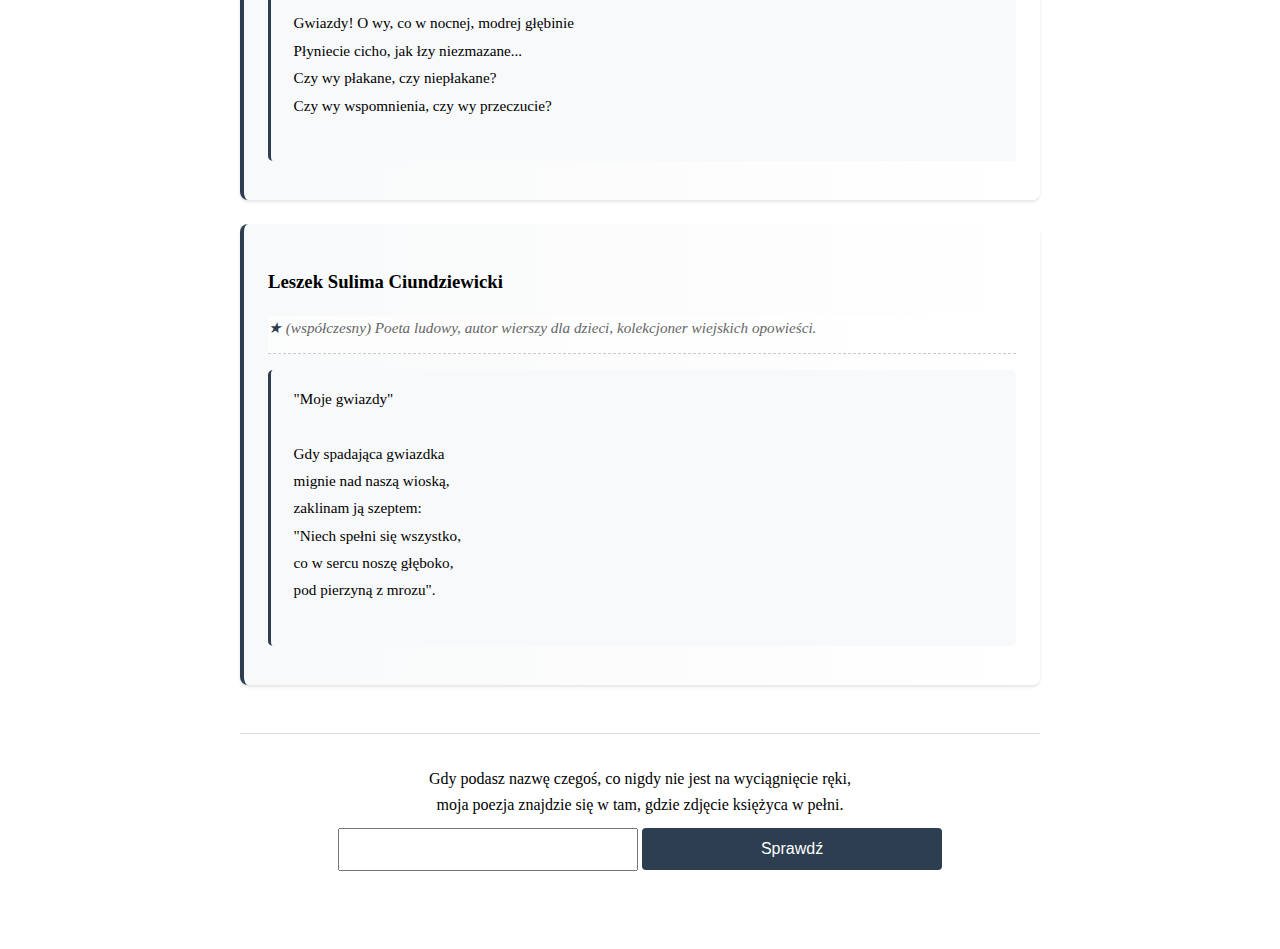
==== commit ecfca9ee: "correct password hint" ====
--- a/index.html
+++ b/index.html
@@ -112,9 +112,9 @@
 
     <section id="password-section">
       <div>
-        Gdy podasz nazwę czegoś, co nigdy nie jest na wyciągnięcie ręki, moja
-        poezja znajdzie się w tam, gdzie zdjęcie księżyca w pełni.
+        Gdy podasz nazwę czegoś, co nigdy nie jest na wyciągnięcie ręki,
       </div>
+      <div>moja poezja znajdzie się w tam, gdzie zdjęcie księżyca w pełni.</div>
       <input type="password" id="password" placeholder="" />
       <button onclick="checkPassword()">Sprawdź</button>
     </section>
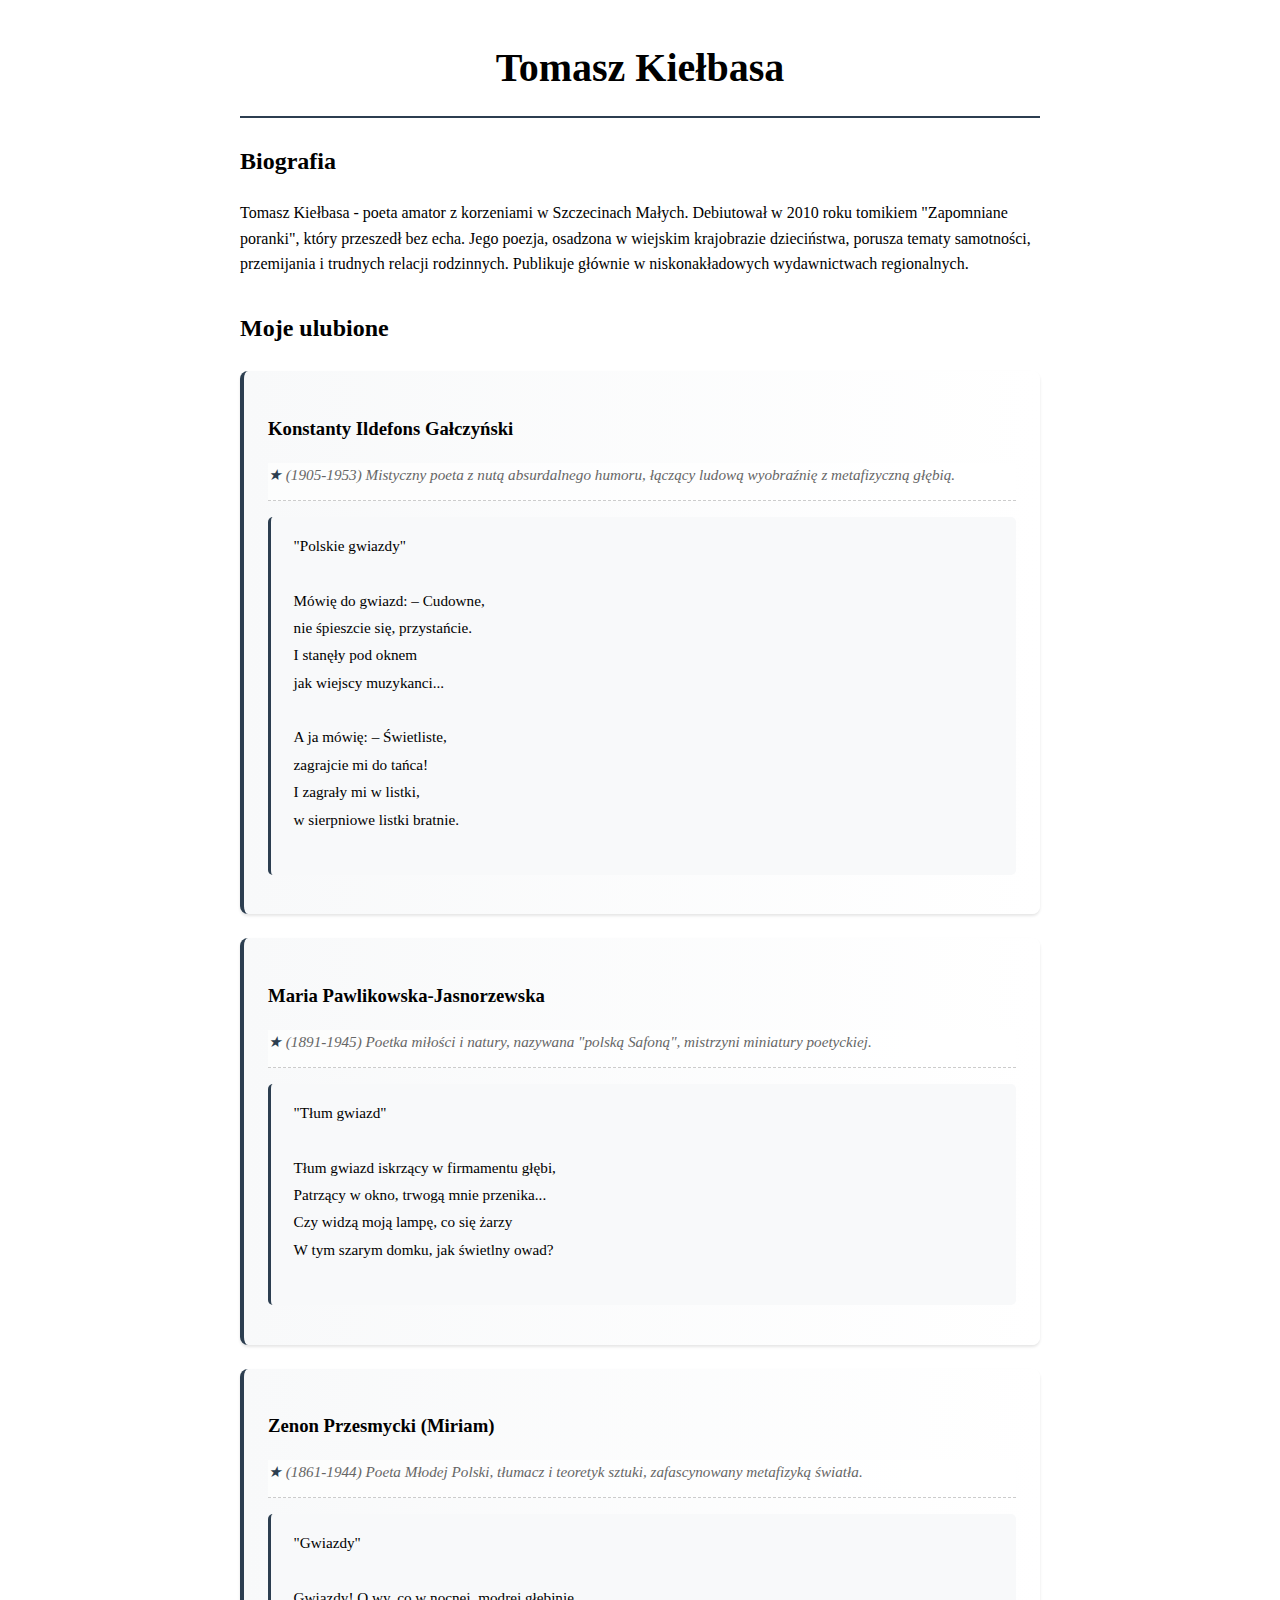
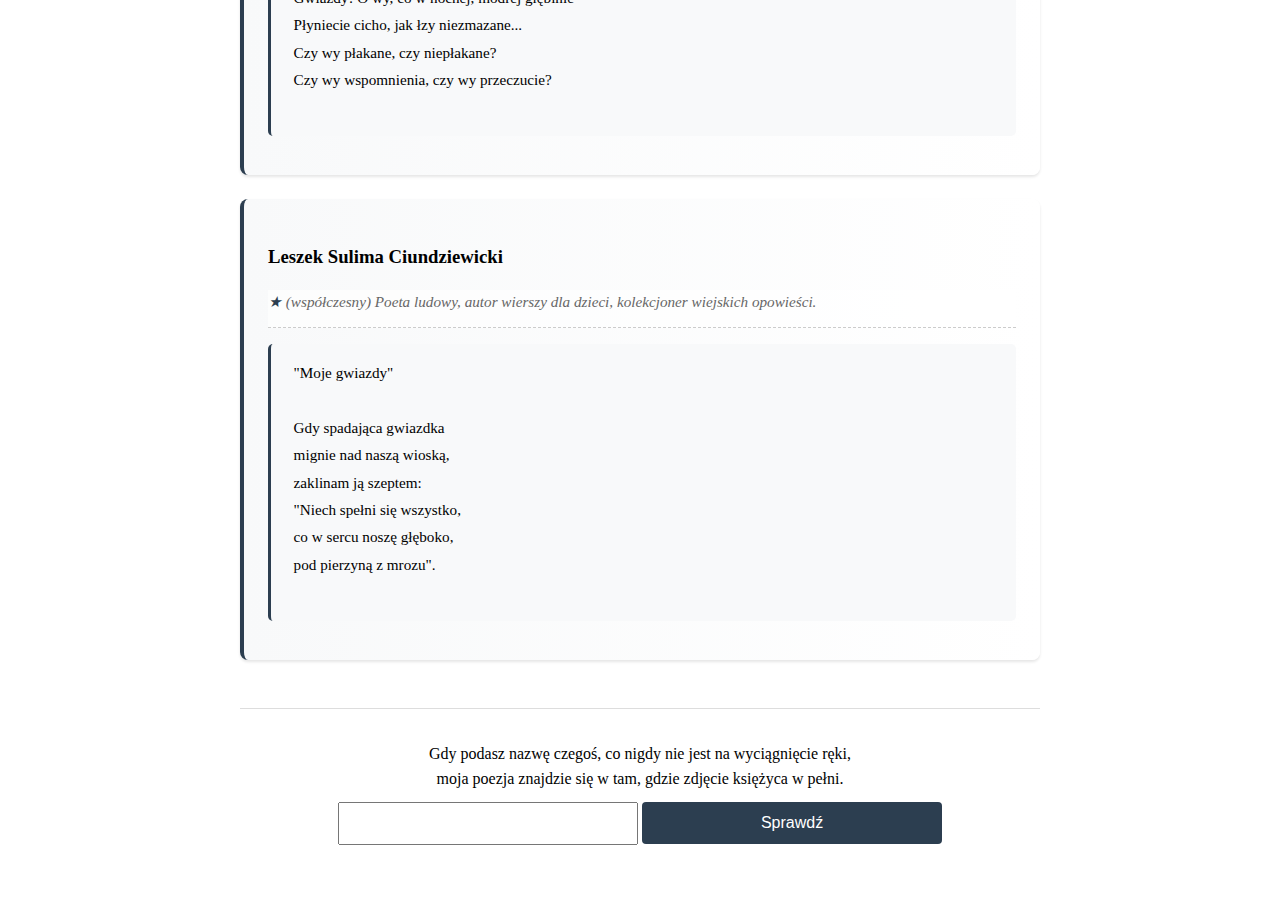
==== commit c0bc90f2: "xd" ====
--- a/index.html
+++ b/index.html
@@ -14,12 +14,11 @@
     <section id="bio">
       <h2>Biografia</h2>
       <p>
-        Tomasz Kiełbasa (ur. 1985) - poeta pochodzący ze Szczecin Małych.
-        Absolwent filologii polskiej Uniwersytetu Szczecińskiego. Debiutował w
-        2010 roku tomikiem "Zapomniane poranki", który przeszedł bez echa. Jego
-        poezja, osadzona w wiejskim krajobrazie dzieciństwa, porusza tematy
-        samotności, przemijania i trudnych relacji rodzinnych. Publikuje głównie
-        w niskonakładowych wydawnictwach regionalnych.
+        Tomasz Kiełbasa - poeta amator z korzeniami w Szczecinach Małych.
+        Debiutował w 2010 roku tomikiem "Zapomniane poranki", który przeszedł
+        bez echa. Jego poezja, osadzona w wiejskim krajobrazie dzieciństwa,
+        porusza tematy samotności, przemijania i trudnych relacji rodzinnych.
+        Publikuje głównie w niskonakładowych wydawnictwach regionalnych.
       </p>
     </section>
 
